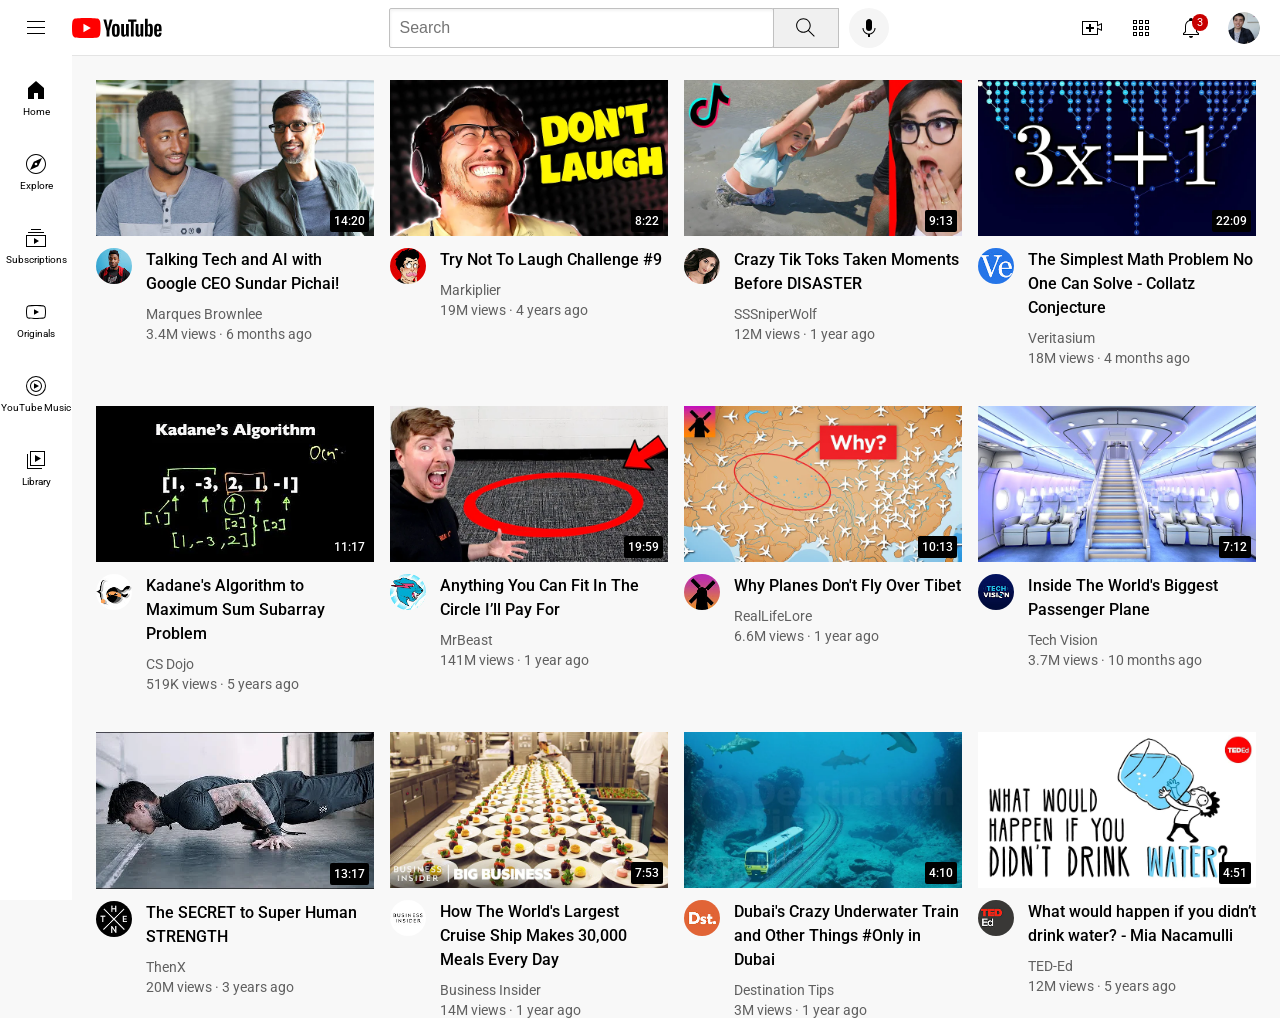
==== index.html @ 3369770d "Rename index . html to index.html" ====
<!DOCTYPE html>
<html>
  <head>
    <title>YouTube.com Clone</title>

    <link rel="preconnect" href="https://fonts.googleapis.com">
    <link rel="preconnect" href="https://fonts.gstatic.com" crossorigin>
    <link href="https://fonts.googleapis.com/css2?family=Roboto:wght@400;500;700&display=swap" rel="stylesheet">

    <link rel="stylesheet" href="styles/general.css">
    <link rel="stylesheet" href="styles/header.css">
    <link rel="stylesheet" href="styles/video.css">
    <link rel="stylesheet" href="styles/sidebar.css">
  </head>
  <body>
    <header class="header">
      <div class="left-section">
        <img class="hamburger-menu" src="icons/hamburger-menu.svg">
        <img class="youtube-logo" src="icons/youtube-logo.svg">
      </div>
      <div class="middle-section">
        <input class="search-bar" type="text" placeholder="Search">
        <button class="search-button">
          <img class="search-icon" src="icons/search.svg">
          <div class="tooltip">Search</div>
        </button>
        <!-- Put position absolute inside position relative -->
        <button class="voice-search-button">
          <img class="voice-search-icon" src="icons/voice-search-icon.svg">
          <div class="tooltip">Search with your voice</div>
        </button>
      </div>
      <div class="right-section">
        <div class="upload-icon-container">
          <img class="upload-icon" src="icons/upload.svg">
          <div class="tooltip">Create</div>
        </div>
        <div class="youtube-apps-icon-container">
          <img class="youtube-apps-icon" src="icons/youtube-apps.svg">
          <div class="tooltip">YouTube Apps</div>
        </div>
        <div class="notifications-icon-container">
          <img class="notifications-icon" src="icons/notifications.svg">
          <div class="notifications-count">3</div>
          <div class="tooltip">Notifications</div>
        </div>
        <img class="current-user-picture" src="channel-pictures/my-channel.jpeg">
      </div>
    </header>

    <nav class="sidebar">
      <div class="sidebar-link">
        <img src="icons/home.svg">
        <div>Home</div>
      </div>
      <div class="sidebar-link">
        <img src="icons/explore.svg">
        <div>Explore</div>
      </div>
      <div class="sidebar-link">
        <img src="icons/subscriptions.svg">
        <div>Subscriptions</div>
      </div>
      <div class="sidebar-link">
        <img src="icons/originals.svg">
        <div>Originals</div>
      </div>
      <div class="sidebar-link">
        <img src="icons/youtube-music.svg">
        <div>YouTube Music</div>
      </div>
      <div class="sidebar-link">
        <img src="icons/library.svg">
        <div>Library</div>
      </div>
    </nav>

    <main>
      <section class="video-grid">
        <div class="video-preview">
          <div class="thumbnail-row">
            <img class="thumbnail" src="thumbnails/thumbnail-1.webp">
            <div class="video-time">14:20</div>
          </div>
          <div class="video-info-grid">
            <div class="channel-picture">
              <img class="profile-picture" src="channel-pictures/channel-1.jpeg">
            </div>
            <div class="video-info">
              <p class="video-title">
                Talking Tech and AI with Google CEO Sundar Pichai!
              </p>
              <p class="video-author">
                Marques Brownlee
              </p>
              <p class="video-stats">
                3.4M views &#183; 6 months ago
              </p>
            </div>
          </div>
        </div>

        <div class="video-preview">
          <div class="thumbnail-row">
            <img class="thumbnail" src="thumbnails/thumbnail-2.webp">
            <div class="video-time">8:22</div>
          </div>
          <div class="video-info-grid">
            <div class="channel-picture">
              <img class="profile-picture" src="channel-pictures/channel-2.jpeg">
            </div>
            <div class="video-info">
              <p class="video-title">
                Try Not To Laugh Challenge #9
              </p>
              <p class="video-author">
                Markiplier
              </p>
              <p class="video-stats">
                19M views &#183; 4 years ago
              </p>
            </div>
          </div>
        </div>

        <div class="video-preview">
          <div class="thumbnail-row">
            <img class="thumbnail" src="thumbnails/thumbnail-3.webp">
            <div class="video-time">9:13</div>
          </div>
          <div class="video-info-grid">
            <div class="channel-picture">
              <img class="profile-picture" src="channel-pictures/channel-3.jpeg">
            </div>
            <div class="video-info">
              <p class="video-title">
                Crazy Tik Toks Taken Moments Before DISASTER
              </p>
              <p class="video-author">
                SSSniperWolf
              </p>
              <p class="video-stats">
                12M views &#183; 1 year ago
              </p>
            </div>
          </div>
        </div>

        <div class="video-preview">
          <div class="thumbnail-row">
            <img class="thumbnail" src="thumbnails/thumbnail-4.webp">
            <div class="video-time">22:09</div>
          </div>
          <div class="video-info-grid">
            <div class="channel-picture">
              <img class="profile-picture" src="channel-pictures/channel-4.jpeg">
            </div>
            <div class="video-info">
              <p class="video-title">
                The Simplest Math Problem No One Can Solve - Collatz Conjecture
              </p>
              <p class="video-author">
                Veritasium
              </p>
              <p class="video-stats">
                18M views &#183; 4 months ago
              </p>
            </div>
          </div>
        </div>

        <div class="video-preview">
          <div class="thumbnail-row">
            <img class="thumbnail" src="thumbnails/thumbnail-5.webp">
            <div class="video-time">11:17</div>
          </div>
          <div class="video-info-grid">
            <div class="channel-picture">
              <img class="profile-picture" src="channel-pictures/channel-5.jpeg">
            </div>
            <div class="video-info">
              <p class="video-title">
                Kadane's Algorithm to Maximum Sum Subarray Problem
              </p>
              <p class="video-author">
                CS Dojo
              </p>
              <p class="video-stats">
                519K views &#183; 5 years ago
              </p>
            </div>
          </div>
        </div>

        <div class="video-preview">
          <div class="thumbnail-row">
            <img class="thumbnail" src="thumbnails/thumbnail-6.webp">
            <div class="video-time">19:59</div>
          </div>
          <div class="video-info-grid">
            <div class="channel-picture">
              <img class="profile-picture" src="channel-pictures/channel-6.jpeg">
            </div>
            <div class="video-info">
              <p class="video-title">
                Anything You Can Fit In The Circle I’ll Pay For
              </p>
              <p class="video-author">
                MrBeast
              </p>
              <p class="video-stats">
                141M views &#183; 1 year ago
              </p>
            </div>
          </div>
        </div>

        <div class="video-preview">
          <div class="thumbnail-row">
            <img class="thumbnail" src="thumbnails/thumbnail-7.webp">
            <div class="video-time">10:13</div>
          </div>
          <div class="video-info-grid">
            <div class="channel-picture">
              <img class="profile-picture" src="channel-pictures/channel-7.jpeg">
            </div>
            <div class="video-info">
              <p class="video-title">
                Why Planes Don't Fly Over Tibet
              </p>
              <p class="video-author">
                RealLifeLore
              </p>
              <p class="video-stats">
                6.6M views &#183; 1 year ago
              </p>
            </div>
          </div>
        </div>

        <div class="video-preview">
          <div class="thumbnail-row">
            <img class="thumbnail" src="thumbnails/thumbnail-8.webp">
            <div class="video-time">7:12</div>
          </div>
          <div class="video-info-grid">
            <div class="channel-picture">
              <img class="profile-picture" src="channel-pictures/channel-8.jpeg">
            </div>
            <div class="video-info">
              <p class="video-title">
                Inside The World's Biggest Passenger Plane
              </p>
              <p class="video-author">
                Tech Vision
              </p>
              <p class="video-stats">
                3.7M views &#183; 10 months ago
              </p>
            </div>
          </div>
        </div>

        <div class="video-preview">
          <div class="thumbnail-row">
            <img class="thumbnail" src="thumbnails/thumbnail-9.webp">
            <div class="video-time">13:17</div>
          </div>
          <div class="video-info-grid">
            <div class="channel-picture">
              <img class="profile-picture" src="channel-pictures/channel-9.jpeg">
            </div>
            <div class="video-info">
              <p class="video-title">
                The SECRET to Super Human STRENGTH
              </p>
              <p class="video-author">
                ThenX
              </p>
              <p class="video-stats">
                20M views &#183; 3 years ago
              </p>
            </div>
          </div>
        </div>

        <div class="video-preview">
          <div class="thumbnail-row">
            <img class="thumbnail" src="thumbnails/thumbnail-10.webp">
            <div class="video-time">7:53</div>
          </div>
          <div class="video-info-grid">
            <div class="channel-picture">
              <img class="profile-picture" src="channel-pictures/channel-10.jpeg">
            </div>
            <div class="video-info">
              <p class="video-title">
                How The World's Largest Cruise Ship Makes 30,000 Meals Every Day
              </p>
              <p class="video-author">
                Business Insider
              </p>
              <p class="video-stats">
                14M views &#183; 1 year ago
              </p>
            </div>
          </div>
        </div>

        <div class="video-preview">
          <div class="thumbnail-row">
            <img class="thumbnail" src="thumbnails/thumbnail-11.webp">
            <div class="video-time">4:10</div>
          </div>
          <div class="video-info-grid">
            <div class="channel-picture">
              <img class="profile-picture" src="channel-pictures/channel-11.jpeg">
            </div>
            <div class="video-info">
              <p class="video-title">
                Dubai's Crazy Underwater Train and Other Things #Only in Dubai
              </p>
              <p class="video-author">
                Destination Tips
              </p>
              <p class="video-stats">
                3M views &#183; 1 year ago
              </p>
            </div>
          </div>
        </div>

        <div class="video-preview">
          <div class="thumbnail-row">
            <img class="thumbnail" src="thumbnails/thumbnail-12.webp">
            <div class="video-time">4:51</div>
          </div>
          <div class="video-info-grid">
            <div class="channel-picture">
              <img class="profile-picture" src="channel-pictures/channel-12.jpeg">
            </div>
            <div class="video-info">
              <p class="video-title">
                What would happen if you didn’t drink water? - Mia Nacamulli
              </p>
              <p class="video-author">
                TED-Ed
              </p>
              <p class="video-stats">
                12M views &#183; 5 years ago
              </p>
            </div>
          </div>
        </div>
      </section>
    </main>
  </body>
</html>
---- styles/general.css ----
p {
  margin-top: 0;
  margin-bottom: 0;
}

body {
  /* This style below will be inherited */
  font-family: Roboto, Arial;
  margin: 0;
  padding-top: 80px;
  padding-left: 96px;
  padding-right: 24px;
  background-color: rgb(248, 248, 248);
}
---- styles/header.css ----
.header {
  height: 55px;

  display: flex;
  flex-direction: row;
  justify-content: space-between;

  position: fixed;
  top: 0;
  left: 0;
  right: 0;
  z-index: 100;

  background-color: white;
  border-bottom-width: 1px;
  border-bottom-style: solid;
  border-bottom-color: rgb(228, 228, 228);
}

.left-section {
  display: flex;
  align-items: center;
}

.hamburger-menu {
  height: 24px;
  margin-left: 24px;
  margin-right: 24px;
}

.youtube-logo {
  height: 20px;
}

.middle-section {
  flex: 1;
  margin-left: 70px;
  margin-right: 35px;
  max-width: 500px;
  display: flex;
  align-items: center;
}

.search-bar {
  flex: 1;
  height: 36px;
  padding-left: 10px;
  font-size: 16px;
  border: 1px solid rgb(192, 192, 192);
  border-radius: 2px;
  box-shadow: inset 1px 2px 3px rgba(0, 0, 0, 0.05);
  width: 0;
}

.search-bar::placeholder {
  font-size: 16px;
}

.search-button {
  height: 40px;
  width: 66px;
  background-color: rgb(240, 240, 240);
  border-width: 1px;
  border-style: solid;
  border-color: rgb(192, 192, 192);
  margin-left: -1px;
  margin-right: 10px;
}

.search-button,
.voice-search-button,
.upload-icon-container {
  display: flex;
  justify-content: center;
  align-items: center;
  position: relative;
}

.search-button .tooltip,
.voice-search-button .tooltip,
.upload-icon-container .tooltip {
  position: absolute;
  background-color: gray;
  color: white;
  padding-top: 4px;
  padding-bottom: 4px;
  padding-left: 8px;
  padding-right: 8px;
  border-radius: 2px;
  font-size: 12px;
  bottom: -30px;
  opacity: 0;
  transition: opacity 0.15s;
  pointer-events: none;
  white-space: nowrap;
}

.search-button:hover .tooltip,
.voice-search-button:hover .tooltip,
.upload-icon-container:hover .tooltip {
  opacity: 1;
}

.search-icon {
  height: 25px;
}

.voice-search-button {
  height: 40px;
  width: 40px;
  border-radius: 20px;
  border: none;
  background-color: rgb(245, 245, 245);
}

.voice-search-icon {
  height: 24px;
}

.right-section {
  width: 180px;
  margin-right: 20px;
  display: flex;
  align-items: center;
  justify-content: space-between;
  flex-shrink: 0;
}

.upload-icon {
  height: 24px;
}

.youtube-apps-icon {
  height: 24px;
}

.notifications-icon {
  height: 24px;
}

.notifications-icon-container {
  position: relative;
}

.notifications-count {
  position: absolute;
  top: -2px;
  right: -5px;
  background-color: rgb(200, 0, 0);
  color: white;
  font-size: 11px;
  padding-left: 5px;
  padding-right: 5px;
  padding-top: 2px;
  padding-bottom: 2px;
  border-radius: 10px;
}

.current-user-picture {
  height: 32px;
  border-radius: 16px;
}

.search-button,
.voice-search-button,
.upload-icon-container,
.youtube-apps-icon-container,
.notifications-icon-container {
  display: flex;
  justify-content: center;
  align-items: center;
  position: relative;
  cursor: pointer;
}

.search-button .tooltip,
.voice-search-button .tooltip,
.upload-icon-container .tooltip,
.youtube-apps-icon-container .tooltip,
.notifications-icon-container .tooltip {
  font-family: Roboto, Arial;
  position: absolute;
  background-color: gray;
  color: white;
  padding-top: 4px;
  padding-bottom: 4px;
  padding-left: 8px;
  padding-right: 8px;
  border-radius: 2px;
  font-size: 12px;
  bottom: -30px;
  opacity: 0;
  transition: opacity 0.15s;
  pointer-events: none;
  white-space: nowrap;
}

.search-button:hover .tooltip,
.voice-search-button:hover .tooltip,
.upload-icon-container:hover .tooltip,
.youtube-apps-icon-container:hover .tooltip,
.notifications-icon-container:hover .tooltip {
  opacity: 1;
}
---- styles/video.css ----
.thumbnail {
  width: 100%;
}

.video-title {
  margin-top: 0;
  font-size: 14px;
  font-weight: 500;
  line-height: 20px;
  margin-bottom: 10px;
}

.video-info-grid {
  display: grid;
  grid-template-columns: 50px 1fr;
}

.profile-picture {
  width: 36px;
  border-radius: 50px;
}

.thumbnail-row {
  margin-bottom: 8px;
  position: relative;
}

.video-author,
.video-stats {
  font-size: 12px;
  color: rgb(96, 96, 96);
}

.video-author {
  margin-bottom: 4px;
}

@media (min-width: 1000px) {
  .video-title {
    font-size: 16px;
    line-height: 24px;
  }
}

@media (min-width: 1000px) {
  .video-author,
  .video-stats {
    font-size: 14px;
  }
}

.video-grid {
  display: grid;
  grid-template-columns: 1fr 1fr 1fr;
  column-gap: 16px;
  row-gap: 40px;
}

@media (max-width: 750px) {
  .video-grid {
    grid-template-columns: 1fr 1fr;
  }
}

@media (min-width: 751px) and (max-width: 999px) {
  .video-grid {
    grid-template-columns: 1fr 1fr 1fr;
  }
}

@media (min-width: 1000px) {
  .video-grid {
    grid-template-columns: 1fr 1fr 1fr 1fr;
  }
}

.video-time {
  font-size: 12px;
  font-weight: 500;
  padding: 4px;
  border-radius: 2px;
  background-color: black;
  color: white;
  position: absolute;
  bottom: 8px;
  right: 5px;
}
---- styles/sidebar.css ----
.sidebar {
  position: fixed;
  left: 0;
  bottom: 0;
  top: 55px;
  background-color: white;
  width: 72px;
  z-index: 200;
  padding-top: 5px;
}

.sidebar-link {
  height: 74px;
  display: flex;
  justify-content: center;
  align-items: center;
  flex-direction: column;
  cursor: pointer;
}

.sidebar-link:hover {
  background-color: rgb(235, 235, 235);
}

.sidebar-link img {
  height: 24px;
  margin-bottom: 4px;
}

.sidebar-link div {
  font-size: 10px;
}
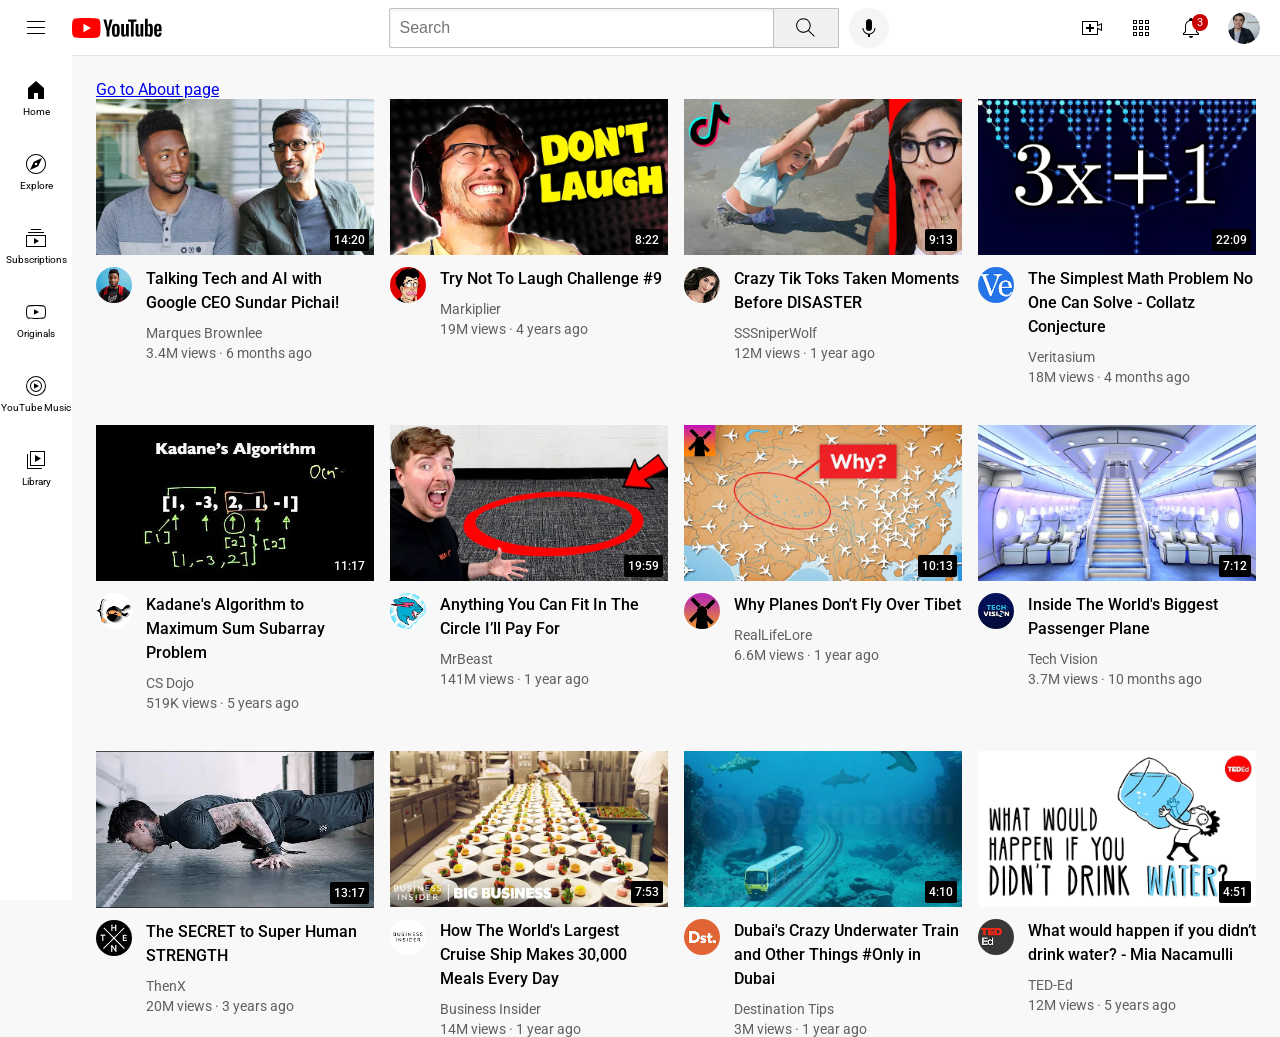
==== commit 1c3c0746: "Update index.html" ====
--- a/index.html
+++ b/index.html
@@ -11,8 +11,10 @@
     <link rel="stylesheet" href="styles/header.css">
     <link rel="stylesheet" href="styles/video.css">
     <link rel="stylesheet" href="styles/sidebar.css">
+    <link rel="stylesheet" href="styles.css">
   </head>
   <body>
+    <a href="about.html">Go to About page</a>
     <header class="header">
       <div class="left-section">
         <img class="hamburger-menu" src="icons/hamburger-menu.svg">
